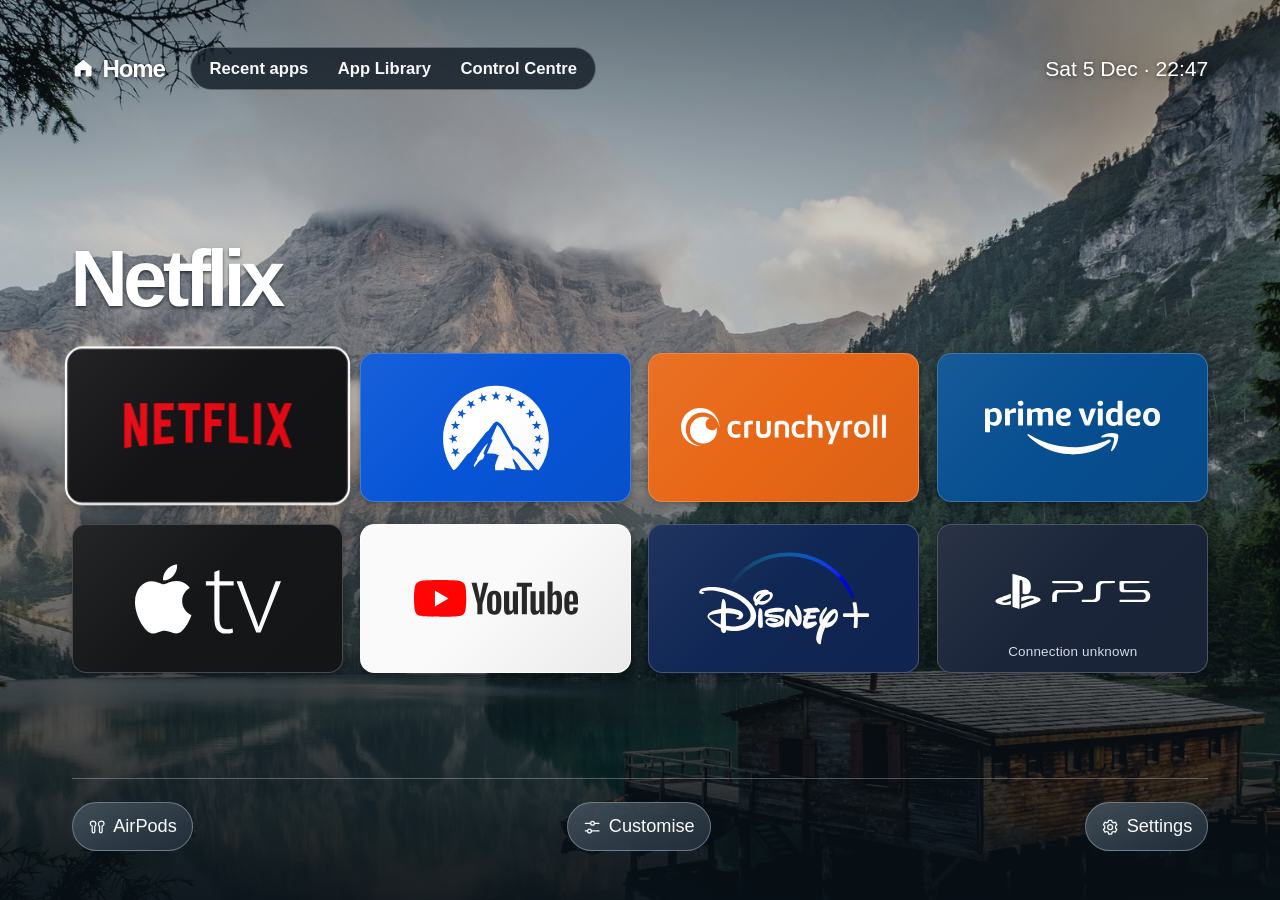
==== app/index.html @ f6569982 "Add remote-first Samsung TV dashboard with key-down app launching" ====
<!doctype html>
<html lang="en">
<head>
  <meta charset="utf-8">
  <meta name="viewport" content="width=device-width, initial-scale=1">
  <title>TV Dashboard</title>
  <link rel="stylesheet" href="style.css">
</head>
<body>
  <main>
    <header>
      <div class="home-title">
        <svg class="home-icon" viewBox="0 0 24 24" aria-hidden="true">
          <path d="M3 10.5 12 3l9 7.5v9a1.5 1.5 0 0 1-1.5 1.5h-4.8v-6.8H9.3V21H4.5A1.5 1.5 0 0 1 3 19.5z"/>
        </svg>
        <h1>Home</h1>
      </div>
      <nav class="top-actions" aria-label="Dashboard">
        <button id="recent" type="button">Recent apps</button>
        <button id="library" type="button">App Library</button>
        <button id="centre" type="button">Control Centre</button>
      </nav>
      <div class="clock-block">
        <time></time>
        <div id="weather" hidden>
          <span id="conditions"></span>
          <small>Weather by Open-Meteo</small>
        </div>
      </div>
    </header>

    <section class="library" aria-label="Apps and inputs">
      <div class="current-selection" aria-hidden="true">
        <p id="selection-name">Netflix</p>
      </div>
      <div id="tiles"></div>
    </section>

    <div class="utilities" role="group" aria-label="Dashboard controls">
      <button type="button" id="air">
        <svg viewBox="0 0 24 24" aria-hidden="true">
          <path d="M8.9 10.8v6.9a1.7 1.7 0 0 1-3.4 0v-7.2C3.9 10 3 8.9 3 7.4A3.4 3.4 0 0 1 6.5 4c2.1 0 3.8 1.6 3.8 3.8 0 1.3-.5 2.3-1.4 3zM15.1 10.8v6.9a1.7 1.7 0 0 0 3.4 0v-7.2c1.6-.5 2.5-1.6 2.5-3.1A3.4 3.4 0 0 0 17.5 4c-2.1 0-3.8 1.6-3.8 3.8 0 1.3.5 2.3 1.4 3z"/>
        </svg>
        <span>AirPods</span>
      </button>
      <button type="button" id="custom">
        <svg viewBox="0 0 24 24" aria-hidden="true">
          <path d="M3 7h7m5 0h6M3 17h3m5 0h10"/>
          <circle cx="12.5" cy="7" r="2.5"/><circle cx="8.5" cy="17" r="2.5"/>
        </svg>
        <span>Customise</span>
      </button>
      <button type="button" id="settings">
        <svg viewBox="0 0 24 24" aria-hidden="true">
          <path d="m10 3 4 0 .6 2.4 2 .9 2.2-.8 2 3.4-1.7 1.7v2.8l1.7 1.7-2 3.4-2.2-.8-2 .9L14 21h-4l-.6-2.4-2-.9-2.2.8-2-3.4 1.7-1.7v-2.8L3.2 8.9l2-3.4 2.2.8 2-.9Z"/>
          <circle cx="12" cy="12" r="3.2"/>
        </svg>
        <span>Settings</span>
      </button>
    </div>
    <p id="hint" role="status" hidden></p>
  </main>

  <button type="button" id="undo-hide" hidden></button>
  <section id="panel" hidden role="dialog" aria-modal="true" aria-labelledby="panel-title">
    <h2 id="panel-title"></h2>
    <input id="app-search" type="text" aria-label="Search apps by name" placeholder="Search apps by name" maxlength="60" autocomplete="off" hidden>
    <p id="panel-note" role="status" hidden></p>
    <div id="options"></div>
  </section>
  <section id="launch-screen" hidden role="status" aria-live="polite">
    <p id="launch-label"></p>
  </section>
  <aside hidden role="dialog" aria-modal="true" aria-labelledby="dialog-title" aria-describedby="dialog-message">
    <h2 id="dialog-title"></h2>
    <p id="dialog-message"></p>
    <button type="button" id="dismiss">Back</button>
  </aside>
  <script src="weather-location.js"></script>
  <script src="app-library.js"></script>
  <script src="dashboard.js"></script>
</body>
</html>
---- app/style.css ----
* { box-sizing: border-box; }
html, body { width: 100%; height: 100%; }
body {
  margin: 0;
  overflow: hidden;
  background: #152027;
  color: #fff;
  font-family: "Helvetica Neue", Arial, sans-serif;
  -webkit-font-smoothing: antialiased;
}
[hidden] { display: none !important; }
button {
  -webkit-appearance: none;
  appearance: none;
  padding: 0;
  border: 0;
  border-radius: 0;
  font: inherit;
  color: inherit;
  cursor: pointer;
}
button:focus { outline: .2vw solid white; }
main {
  position: relative;
  width: 100%;
  height: 100%;
  padding: 5.2vh 5.6vw;
  background-color: #18272d;
}
/* Keep the scenery on its own surface while focus moves across the grid. */
main::before {
  content: "";
  position: absolute;
  top: 0; right: 0; bottom: 0; left: 0;
  pointer-events: none;
  background-position: center;
  background-size: cover;
  transform: translateZ(0);
}
body.wallpaper-ready main::before {
  background-image: linear-gradient(180deg, rgba(7,18,25,.43), rgba(8,17,23,.16) 26%, rgba(9,18,24,.25) 45%, rgba(7,15,22,.93) 100%), url(assets/alpine-hd.jpg);
}
body.wallpaper-ready.midnight main::before {
  background-image: linear-gradient(180deg, rgba(6,13,29,.25), rgba(8,14,32,.08) 35%, rgba(6,12,23,.87)), url(assets/midnight.jpg);
}
body.black main::before { background: #000; }
@media (min-width: 2200px) {
  body.wallpaper-ready:not(.midnight):not(.black) main::before {
    background-image: linear-gradient(180deg, rgba(7,18,25,.43), rgba(8,17,23,.16) 26%, rgba(9,18,24,.25) 45%, rgba(7,15,22,.93) 100%), url(assets/alpine.jpg);
  }
}

header, .home-title, .utilities, .utilities button {
  display: flex;
  align-items: center;
}
header, .utilities { justify-content: space-between; }
header {
  position: relative;
  text-shadow: 0 .08vw .4vw rgba(0,0,0,.55);
}
.home-title { line-height: 1; }
.home-icon {
  width: 1.75vw;
  height: 1.75vw;
  margin-right: .65vw;
  stroke: none;
  fill: currentColor;
}
h1 {
  margin: 0;
  font-size: 1.88vw;
  font-weight: 600;
  letter-spacing: -.045em;
}
.clock-block { text-align: right; }
time { font-size: 1.65vw; font-weight: 500; font-variant-numeric: tabular-nums; }
#weather { display: none; }

.library { position: absolute; top: 26.3%; right: 5.6%; left: 5.6%; }
.current-selection { margin-bottom: 3.5vh; }
#selection-name {
  display: table;
  transform: translateZ(0);
  margin: 0 0 0 -.12vw;
  font-size: 6.25vw;
  font-weight: 600;
  line-height: 1.06;
  letter-spacing: -.061em;
  text-shadow: 0 .12vw .25vw rgba(3,14,22,.65);
}
#tiles {
  display: flex;
  flex-wrap: wrap;
  align-content: flex-start;
  margin: 0 -.66vw;
}
#tiles button {
  position: relative;
  width: calc(25% - 1.32vw);
  height: 16.6vh;
  margin: 0 .66vw 2.4vh;
  overflow: visible;
  border: 1px solid rgba(255,255,255,.22);
  border-radius: 1.12vw;
  background-color: #14202f;
  background-position: center;
  background-repeat: no-repeat;
  background-size: 63% 56%;
  box-shadow: 0 .24vw .55vw rgba(2,8,15,.28);
  transform: translateZ(0);
  will-change: transform;
  transition: transform 120ms ease-out;
}
#tiles button::before {
  content: "";
  position: absolute;
  top: 0; right: 0; bottom: 0; left: 0;
  border-radius: inherit;
  background: linear-gradient(135deg, rgba(255,255,255,.065), transparent 48%, rgba(4,9,17,.065));
  pointer-events: none;
}
#tiles button[data-brand="0"] { background-color: #141416; background-size: 60% 58%; }
#tiles button[data-brand="1"] { background-color: #0755d7; background-size: 64% 72%; }
#tiles button[data-brand="2"] { background-color: #e86716; background-size: 76% 60%; }
#tiles button[data-brand="3"] { background-color: #074f91; background-size: 65% 62%; }
#tiles button[data-brand="4"] { background-color: #151617; background-size: 54% 61%; }
#tiles button[data-brand="5"] { background-color: #fafafa; background-size: 61% 56%; }
#tiles button[data-brand="6"] { background-color: #102654; background-size: 63% 66%; }
#tiles button[data-brand="7"] { background-color: #1b2539; background-position: center 41%; background-size: 58% 48%; }
.ps5-status {
  position: absolute;
  right: .5vw; bottom: 8%; left: .5vw;
  color: #d1dbe9;
  font-size: 1.05vw;
  line-height: 1.2;
  letter-spacing: .015em;
  text-align: center;
}
/* The tile artwork stays cached; focus changes only scale and ring opacity. */
#tiles button::after {
  content: "";
  position: absolute;
  top: -.22vw; right: -.22vw; bottom: -.22vw; left: -.22vw;
  border: .22vw solid #fff;
  border-radius: 1.34vw;
  pointer-events: none;
  opacity: 0;
  will-change: opacity;
}
#tiles button:focus {
  outline: none;
  transform: translate3d(0,-.14vw,0) scale(1.037);
}
#tiles button:focus::after { opacity: 1; }
#tiles button.moving::after { border-color: #71e4ef; }
#tiles button:active { transform: scale(.99); }

.utilities {
  position: absolute;
  right: 5.6%; bottom: 5.4%; left: 5.6%;
  padding-top: 2.6vh;
  border-top: 1px solid rgba(230,242,251,.3);
}
.utilities button, #dismiss, #undo-hide {
  border: 1px solid rgba(226,236,248,.34);
  border-radius: 4vw;
  background: linear-gradient(155deg, rgba(67,82,93,.89), rgba(35,47,59,.93));
  color: #f8fafb;
  font-size: 1.42vw;
  font-weight: 500;
  line-height: 1.25;
}
.utilities button {
  min-height: 5.5vh;
  padding: .36vw 1.18vw;
  transition: transform 120ms ease-out;
}
.utilities button svg {
  width: 1.43vw;
  height: 1.43vw;
  margin-right: .56vw;
  fill: none;
  stroke: currentColor;
  stroke-width: 1.65;
  stroke-linecap: round;
  stroke-linejoin: round;
}
.utilities button:focus, #dismiss:focus, #undo-hide:focus {
  outline: none;
  border-color: #fff;
  background: #eef4f8;
  color: #13202b;
  box-shadow: 0 0 0 .18vw #13202b, 0 0 0 .32vw #fff;
  transform: scale(1.025);
}

#panel, aside {
  position: fixed;
  z-index: 4;
  padding: 2.1vw;
  border: 1px solid rgba(228,238,248,.35);
  border-radius: 1.5vw;
  background: #192834;
  box-shadow: 0 0 0 120vmax rgba(4,10,16,.57);
}
#panel {
  right: 5.6%;
  bottom: 5.4%;
  width: 37%;
  max-height: 88vh;
  overflow-y: auto;
}
#panel h2, aside h2 {
  margin: 0 0 1.8vh;
  font-size: 2.5vw;
  font-weight: 600;
  line-height: 1.12;
  letter-spacing: -.04em;
}
#options button {
  display: block;
  width: 100%;
  margin: .55vh 0 0;
  padding: .57vw .9vw;
  border-radius: .55vw;
  background: #2a3b49;
  font-size: 1.46vw;
  line-height: 1.2;
  text-align: left;
}
#options button:focus {
  outline: none;
  background: #f0f5f8;
  color: #101e29;
}
aside {
  top: 50%; left: 50%;
  width: 49vw;
  padding: 2.6vw 3vw;
  transform: translate(-50%, -50%);
  text-align: center;
}
aside p { margin: 1.5vh 0 3vh; font-size: 1.65vw; line-height: 1.45; color: #e4ecf3; }
#dismiss, #undo-hide { padding: .6vw 1.6vw; }
#hint, #undo-hide {
  position: fixed;
  z-index: 2;
  margin: 0;
  background: #1b2a36;
}
#hint {
  right: 5.6%; top: 31vh;
  padding: .5em .95em;
  border: 1px solid rgba(227,239,249,.5);
  border-radius: 2vw;
  font-size: 1.35vw;
}
#undo-hide { top: 6vh; left: 50%; transform: translateX(-50%); }
#undo-hide:focus { transform: translateX(-50%); }

#launch-screen {
  position: fixed;
  top: 0; right: 0; bottom: 0; left: 0;
  z-index: 5;
  background: #000;
  animation: handoff-fade 150ms ease-out both;
}
@keyframes handoff-fade { from { opacity: 0; } to { opacity: 1; } }
#launch-label {
  position: absolute;
  bottom: 6vh; left: 5.6vw;
  margin: 0;
  color: #d1d3d5;
  font-size: 1.6vw;
  animation: handoff-fade 120ms 750ms ease-out both;
}
body.playing { background: transparent; }
body.playing main { visibility: hidden; }
body.ambient .library, body.ambient .utilities, body.ambient .home-title, body.ambient #hint { visibility: hidden; }
body.ambient #weather:not([hidden]) { display: block; margin-top: .3vw; font-size: 1.42vw; }
#weather small { display: block; margin-top: .25vw; font-size: 1vw; color: #e1e9ed; }
@media (prefers-reduced-motion: reduce) {
  #tiles button, .utilities button { transition: none; }
  #launch-screen { animation: none; }
  #launch-label { animation-duration: 0s; }
}

.top-actions {
  display: flex;
  align-items: center;
  margin: 0 auto 0 2vw;
  padding: .26vw;
  border: 1px solid rgba(255,255,255,.26);
  border-radius: 4vw;
  background: rgba(15,25,35,.79);
}
.top-actions button {
  padding: .58vw 1.15vw;
  background: transparent;
  border-radius: 3vw;
  color: #f7f8fa;
  font-size: 1.3vw;
  font-weight: 600;
}
.top-actions button:focus {
  outline: none;
  background: #f6f7fa;
  color: #17222d;
  box-shadow: 0 0 0 .16vw #223143, 0 0 0 .27vw #fff;
}
.app-wordmark {
  display: block;
  padding: 0 1vw;
  color: #fff;
  font-size: 2.4vw;
  font-weight: 650;
  line-height: 1.15;
  overflow: hidden;
  max-height: 2.3em;
}
#panel-note { margin: 0 0 1.3vw; color: #cfdeea; line-height: 1.35; font-size: 1.4vw; }
#panel.shelf-panel {
  top: 7vh; bottom: auto; left: 12%; right: 12%; width: auto;
  max-height: 86vh; overflow-y: auto; padding: 2vw 2.4vw;
  background: #162531;
}
.shelf-panel #options { display: flex; flex-wrap: wrap; margin: -.4vw; align-items: stretch; }
.shelf-panel #options button {
  display: flex; flex-direction: column; justify-content: center; align-items: center;
  width: calc(33.333% - .8vw); min-height: 5.6vw;
  padding: .6vw .8vw; margin: .4vw; text-align: center;
  background: #344b5d; color: white; border-radius: .8vw;
  font-size: 1.42vw; line-height: 1.15; word-wrap: break-word;
}
.shelf-panel #options button:focus { box-shadow: inset 0 0 0 .22vw #fff; outline: none; }
.shelf-panel #options .shelf-back { background: #253440; color: #e4eef6; }
.shelf-logo {
  width: 8vw; height: 2.45vw; margin-bottom: .32vw;
  border-radius: .28vw; background: transparent center/contain no-repeat;
}
.shelf-logo.brand-5 { background-color: #fff; background-size: 82% auto; }
#panel.control-panel { background: #1a2b37; }
body.ambient .top-actions { visibility: hidden; }
body.ambient:not(.black):not(.reduce-motion) main::before {
  animation: landscape-pan 65s ease-in-out infinite alternate;
}
@keyframes landscape-pan { from { transform: translateZ(0) scale(1.01); } to { transform: translate3d(-.8%,.5%,0) scale(1.08); } }
body.reduce-motion #tiles button, body.reduce-motion .utilities button { transition: none; }
body.reduce-motion #launch-screen { animation: none; }
body.reduce-motion #launch-label { animation-duration: 0s; }
@media (prefers-reduced-motion: reduce) {
  body.ambient:not(.black):not(.reduce-motion) main::before { animation: none; }
}

#app-search {
  display: block; width: 100%; padding: .72vw 1.1vw; margin: 0 0 1.15vw;
  border: 1px solid #718593; border-radius: .65vw; background: #223442;
  color: #fff; font: inherit; font-size: 1.4vw;
}
#app-search::-webkit-input-placeholder { color: #c4d3dd; }
#app-search:focus { outline: .16vw solid #fff; }
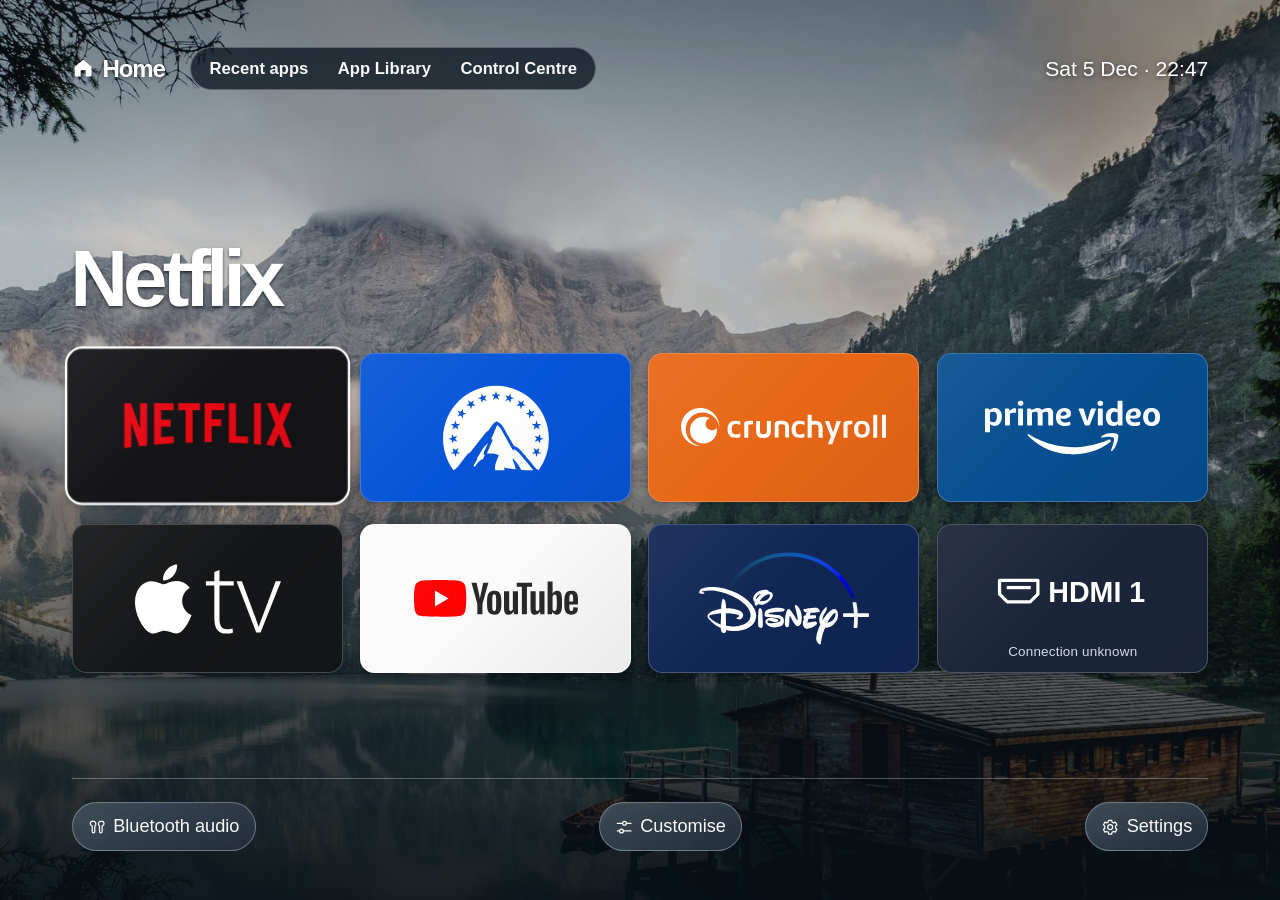
==== commit d55a734a: "Add remote-guided Home setup and generic device shortcuts" ====
--- a/app/index.html
+++ b/app/index.html
@@ -41,7 +41,7 @@
         <svg viewBox="0 0 24 24" aria-hidden="true">
           <path d="M8.9 10.8v6.9a1.7 1.7 0 0 1-3.4 0v-7.2C3.9 10 3 8.9 3 7.4A3.4 3.4 0 0 1 6.5 4c2.1 0 3.8 1.6 3.8 3.8 0 1.3-.5 2.3-1.4 3zM15.1 10.8v6.9a1.7 1.7 0 0 0 3.4 0v-7.2c1.6-.5 2.5-1.6 2.5-3.1A3.4 3.4 0 0 0 17.5 4c-2.1 0-3.8 1.6-3.8 3.8 0 1.3.5 2.3 1.4 3z"/>
         </svg>
-        <span>AirPods</span>
+        <span>Bluetooth audio</span>
       </button>
       <button type="button" id="custom">
         <svg viewBox="0 0 24 24" aria-hidden="true">
--- a/app/style.css
+++ b/app/style.css
@@ -128,7 +128,7 @@
 #tiles button[data-brand="5"] { background-color: #fafafa; background-size: 61% 56%; }
 #tiles button[data-brand="6"] { background-color: #102654; background-size: 63% 66%; }
 #tiles button[data-brand="7"] { background-color: #1b2539; background-position: center 41%; background-size: 58% 48%; }
-.ps5-status {
+.hdmi-status {
   position: absolute;
   right: .5vw; bottom: 8%; left: .5vw;
   color: #d1dbe9;
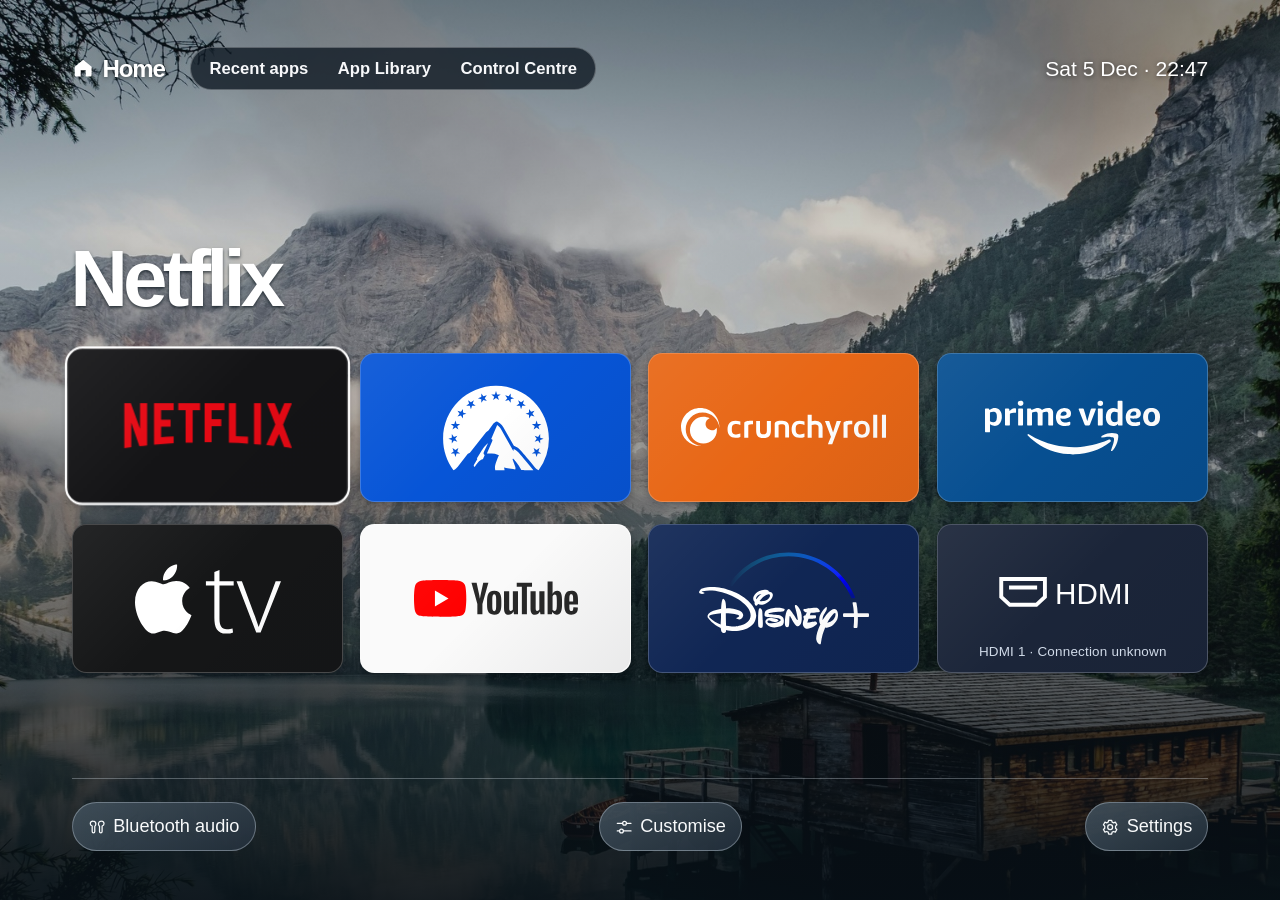
==== commit 8a5fc263: "Add local Home presets, favourite selection, HDMI artwork and a three-column grid" ====
--- a/app/index.html
+++ b/app/index.html
@@ -64,6 +64,7 @@
   <button type="button" id="undo-hide" hidden></button>
   <section id="panel" hidden role="dialog" aria-modal="true" aria-labelledby="panel-title">
     <h2 id="panel-title"></h2>
+    <input id="hdmi-name" type="text" maxlength="32" aria-label="HDMI shortcut name" placeholder="Use the artwork or port name" hidden>
     <input id="app-search" type="text" aria-label="Search apps by name" placeholder="Search apps by name" maxlength="60" autocomplete="off" hidden>
     <p id="panel-note" role="status" hidden></p>
     <div id="options"></div>
--- a/app/style.css
+++ b/app/style.css
@@ -353,10 +353,23 @@
   body.ambient:not(.black):not(.reduce-motion) main::before { animation: none; }
 }
 
-#app-search {
+#hdmi-name, #app-search {
   display: block; width: 100%; padding: .72vw 1.1vw; margin: 0 0 1.15vw;
   border: 1px solid #718593; border-radius: .65vw; background: #223442;
   color: #fff; font: inherit; font-size: 1.4vw;
 }
 #app-search::-webkit-input-placeholder { color: #c4d3dd; }
-#app-search:focus { outline: .16vw solid #fff; }
+#hdmi-name:focus, #app-search:focus { outline: .16vw solid #fff; }
+
+body.large-tiles .library { top: 15vh; }
+body.large-tiles .current-selection { margin-bottom: 1.6vh; }
+body.large-tiles #selection-name { font-size: 5.3vw; }
+body.large-tiles #tiles button { width: calc(33.333% - 1.32vw); height: 16.4vh; }
+body.large-tiles #tiles button:focus::after { border-width: .37vw; }
+body.large-tiles .app-wordmark { font-size: 2.9vw; }
+body.large-tiles .hdmi-status { font-size: 1.3vw; }
+@media (min-aspect-ratio: 2/1) {
+  #selection-name, body.large-tiles #selection-name { font-size: 8vh; }
+  .current-selection { margin-bottom: 2vh; }
+  .utilities { bottom: 3vh; }
+}
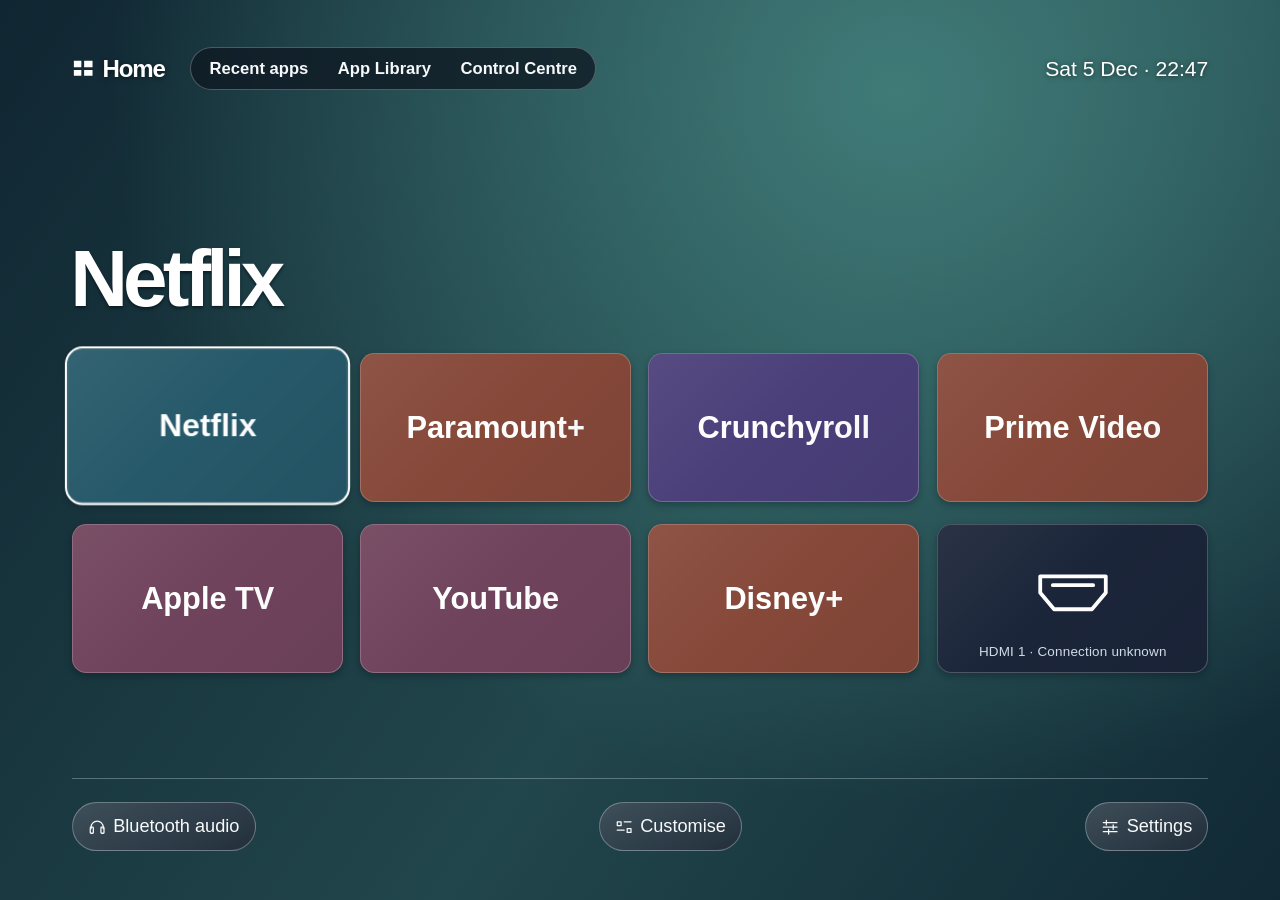
==== commit 1c25b708: "Publish independent TV dashboard with original geometric artwork" ====
--- a/app/index.html
+++ b/app/index.html
@@ -10,9 +10,7 @@
   <main>
     <header>
       <div class="home-title">
-        <svg class="home-icon" viewBox="0 0 24 24" aria-hidden="true">
-          <path d="M3 10.5 12 3l9 7.5v9a1.5 1.5 0 0 1-1.5 1.5h-4.8v-6.8H9.3V21H4.5A1.5 1.5 0 0 1 3 19.5z"/>
-        </svg>
+        <svg class="home-icon" viewBox="0 0 24 24" aria-hidden="true"><path d="M2 4h8v7H2zM13 4h9v7h-9zM2 14h8v6H2zM13 14h9v6h-9z"/></svg>
         <h1>Home</h1>
       </div>
       <nav class="top-actions" aria-label="Dashboard">
@@ -38,23 +36,15 @@
 
     <div class="utilities" role="group" aria-label="Dashboard controls">
       <button type="button" id="air">
-        <svg viewBox="0 0 24 24" aria-hidden="true">
-          <path d="M8.9 10.8v6.9a1.7 1.7 0 0 1-3.4 0v-7.2C3.9 10 3 8.9 3 7.4A3.4 3.4 0 0 1 6.5 4c2.1 0 3.8 1.6 3.8 3.8 0 1.3-.5 2.3-1.4 3zM15.1 10.8v6.9a1.7 1.7 0 0 0 3.4 0v-7.2c1.6-.5 2.5-1.6 2.5-3.1A3.4 3.4 0 0 0 17.5 4c-2.1 0-3.8 1.6-3.8 3.8 0 1.3.5 2.3 1.4 3z"/>
-        </svg>
+        <svg viewBox="0 0 24 24" aria-hidden="true"><path d="M4 14v-2a8 8 0 0 1 16 0v2"/><rect x="3" y="12" width="4" height="8" rx="1"/><rect x="17" y="12" width="4" height="8" rx="1"/></svg>
         <span>Bluetooth audio</span>
       </button>
       <button type="button" id="custom">
-        <svg viewBox="0 0 24 24" aria-hidden="true">
-          <path d="M3 7h7m5 0h6M3 17h3m5 0h10"/>
-          <circle cx="12.5" cy="7" r="2.5"/><circle cx="8.5" cy="17" r="2.5"/>
-        </svg>
+        <svg viewBox="0 0 24 24" aria-hidden="true"><path d="M3 5h5v5H3zM12 5h9M3 16h9M16 14h5v5h-5z"/></svg>
         <span>Customise</span>
       </button>
       <button type="button" id="settings">
-        <svg viewBox="0 0 24 24" aria-hidden="true">
-          <path d="m10 3 4 0 .6 2.4 2 .9 2.2-.8 2 3.4-1.7 1.7v2.8l1.7 1.7-2 3.4-2.2-.8-2 .9L14 21h-4l-.6-2.4-2-.9-2.2.8-2-3.4 1.7-1.7v-2.8L3.2 8.9l2-3.4 2.2.8 2-.9Z"/>
-          <circle cx="12" cy="12" r="3.2"/>
-        </svg>
+        <svg viewBox="0 0 24 24" aria-hidden="true"><path d="M3 6h18M3 12h18M3 18h18"/><path d="M7 3v6M16 9v6M10 15v6"/></svg>
         <span>Settings</span>
       </button>
     </div>
--- a/app/style.css
+++ b/app/style.css
@@ -38,17 +38,12 @@
   transform: translateZ(0);
 }
 body.wallpaper-ready main::before {
-  background-image: linear-gradient(180deg, rgba(7,18,25,.43), rgba(8,17,23,.16) 26%, rgba(9,18,24,.25) 45%, rgba(7,15,22,.93) 100%), url(assets/alpine-hd.jpg);
+  background-image: radial-gradient(ellipse at 70% 10%, #407b78, transparent 62%), linear-gradient(125deg, #102632, #21464b 56%, #112935);
 }
 body.wallpaper-ready.midnight main::before {
-  background-image: linear-gradient(180deg, rgba(6,13,29,.25), rgba(8,14,32,.08) 35%, rgba(6,12,23,.87)), url(assets/midnight.jpg);
+  background-image: radial-gradient(ellipse at 72% 9%, #705978, transparent 64%), linear-gradient(125deg, #211f38, #323248 62%, #151c30);
 }
 body.black main::before { background: #000; }
-@media (min-width: 2200px) {
-  body.wallpaper-ready:not(.midnight):not(.black) main::before {
-    background-image: linear-gradient(180deg, rgba(7,18,25,.43), rgba(8,17,23,.16) 26%, rgba(9,18,24,.25) 45%, rgba(7,15,22,.93) 100%), url(assets/alpine.jpg);
-  }
-}
 
 header, .home-title, .utilities, .utilities button {
   display: flex;
@@ -120,13 +115,6 @@
   background: linear-gradient(135deg, rgba(255,255,255,.065), transparent 48%, rgba(4,9,17,.065));
   pointer-events: none;
 }
-#tiles button[data-brand="0"] { background-color: #141416; background-size: 60% 58%; }
-#tiles button[data-brand="1"] { background-color: #0755d7; background-size: 64% 72%; }
-#tiles button[data-brand="2"] { background-color: #e86716; background-size: 76% 60%; }
-#tiles button[data-brand="3"] { background-color: #074f91; background-size: 65% 62%; }
-#tiles button[data-brand="4"] { background-color: #151617; background-size: 54% 61%; }
-#tiles button[data-brand="5"] { background-color: #fafafa; background-size: 61% 56%; }
-#tiles button[data-brand="6"] { background-color: #102654; background-size: 63% 66%; }
 #tiles button[data-brand="7"] { background-color: #1b2539; background-position: center 41%; background-size: 58% 48%; }
 .hdmi-status {
   position: absolute;
@@ -339,7 +327,6 @@
   width: 8vw; height: 2.45vw; margin-bottom: .32vw;
   border-radius: .28vw; background: transparent center/contain no-repeat;
 }
-.shelf-logo.brand-5 { background-color: #fff; background-size: 82% auto; }
 #panel.control-panel { background: #1a2b37; }
 body.ambient .top-actions { visibility: hidden; }
 body.ambient:not(.black):not(.reduce-motion) main::before {
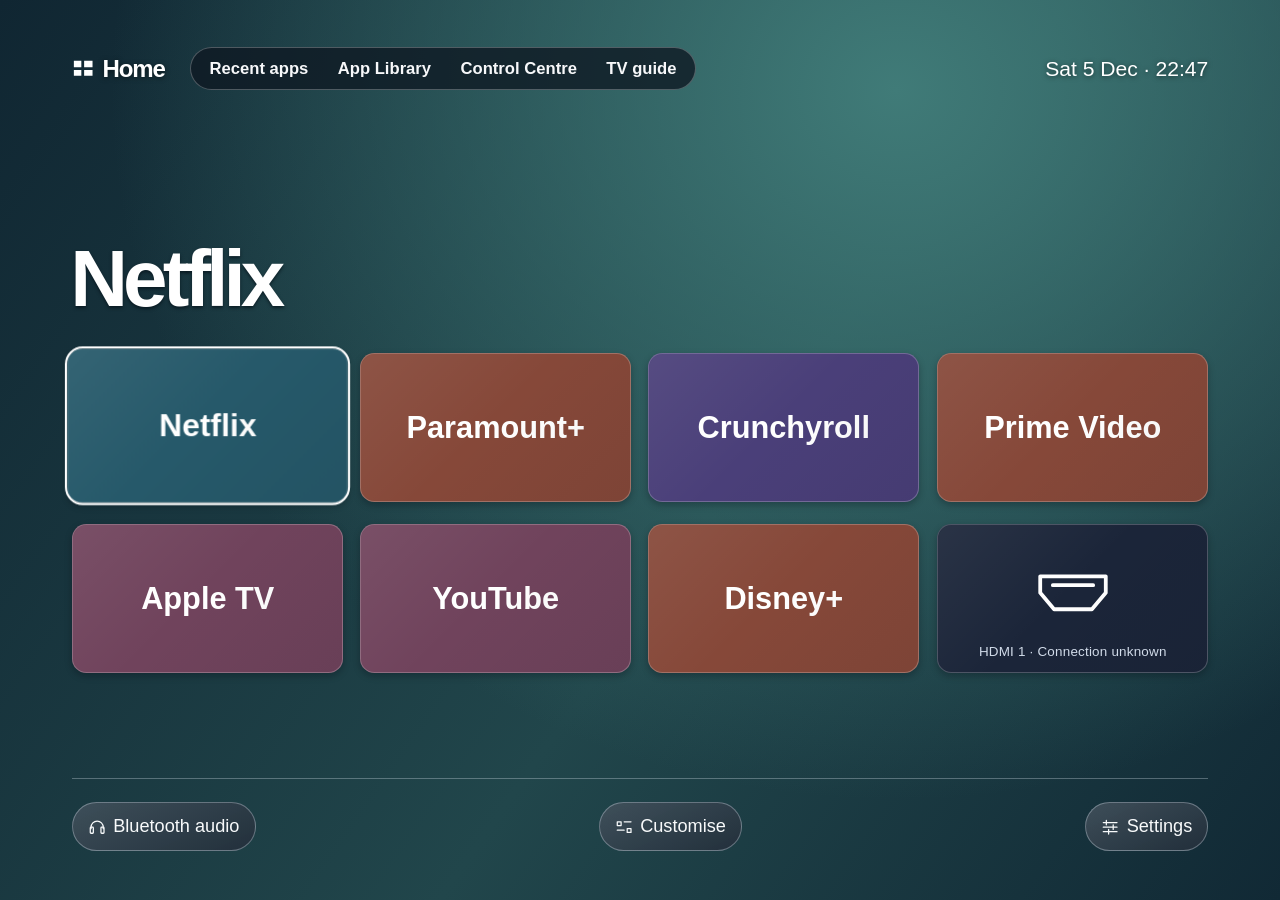
==== commit ef8f1b30: "Integrate a remote-friendly TV guide and episode tracking" ====
--- a/app/index.html
+++ b/app/index.html
@@ -4,6 +4,7 @@
   <meta charset="utf-8">
   <meta name="viewport" content="width=device-width, initial-scale=1">
   <title>TV Dashboard</title>
+  <link rel="icon" href="assets/icon.png">
   <link rel="stylesheet" href="style.css">
 </head>
 <body>
@@ -17,6 +18,7 @@
         <button id="recent" type="button">Recent apps</button>
         <button id="library" type="button">App Library</button>
         <button id="centre" type="button">Control Centre</button>
+        <button id="guide" type="button">TV guide</button>
       </nav>
       <div class="clock-block">
         <time></time>
@@ -55,6 +57,7 @@
   <section id="panel" hidden role="dialog" aria-modal="true" aria-labelledby="panel-title">
     <h2 id="panel-title"></h2>
     <input id="hdmi-name" type="text" maxlength="32" aria-label="HDMI shortcut name" placeholder="Use the artwork or port name" hidden>
+    <input id="guide-value" autocomplete="off" min="1" max="999" hidden>
     <input id="app-search" type="text" aria-label="Search apps by name" placeholder="Search apps by name" maxlength="60" autocomplete="off" hidden>
     <p id="panel-note" role="status" hidden></p>
     <div id="options"></div>
@@ -69,6 +72,8 @@
   </aside>
   <script src="weather-location.js"></script>
   <script src="app-library.js"></script>
+  <script src="watchlist.js"></script>
+  <script src="tv-guide.js"></script>
   <script src="dashboard.js"></script>
 </body>
 </html>
--- a/app/style.css
+++ b/app/style.css
@@ -340,13 +340,13 @@
   body.ambient:not(.black):not(.reduce-motion) main::before { animation: none; }
 }
 
-#hdmi-name, #app-search {
+#guide-value, #hdmi-name, #app-search {
   display: block; width: 100%; padding: .72vw 1.1vw; margin: 0 0 1.15vw;
   border: 1px solid #718593; border-radius: .65vw; background: #223442;
   color: #fff; font: inherit; font-size: 1.4vw;
 }
 #app-search::-webkit-input-placeholder { color: #c4d3dd; }
-#hdmi-name:focus, #app-search:focus { outline: .16vw solid #fff; }
+#guide-value:focus, #hdmi-name:focus, #app-search:focus { outline: .16vw solid #fff; }
 
 body.large-tiles .library { top: 15vh; }
 body.large-tiles .current-selection { margin-bottom: 1.6vh; }
@@ -360,3 +360,13 @@
   .current-selection { margin-bottom: 2vh; }
   .utilities { bottom: 3vh; }
 }
+
+#panel.guide-panel {
+  width: 49%; background: #152c31; border-color: #587f7d;
+}
+.guide-panel #options .guide-pick {
+  background: #21474a; padding: .76vw 1vw; font-weight: 600;
+  overflow-wrap: break-word;
+}
+.guide-panel #options .guide-pick:focus { background: #d7f1e7; color: #122d2d; }
+.guide-pick small { display: block; margin-top: .3vw; font-size: 1.12vw; font-weight: 400; }
